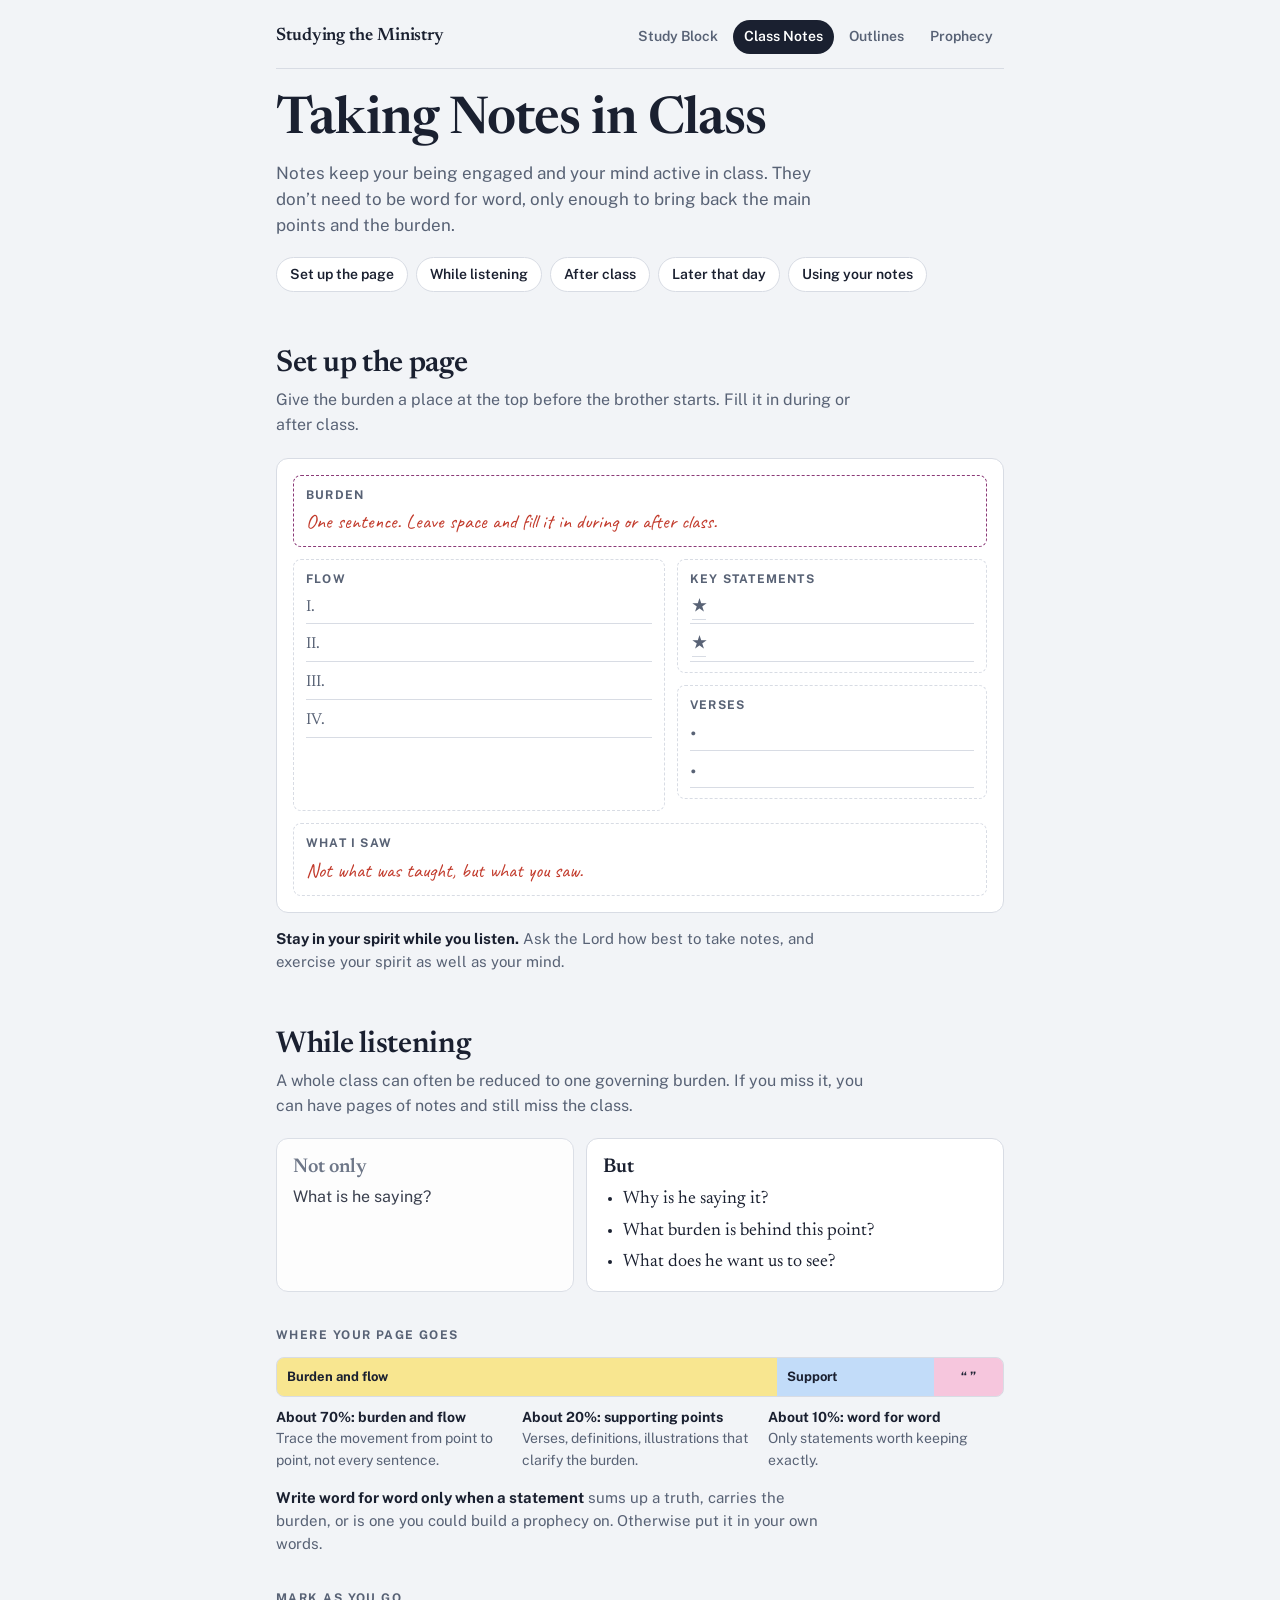
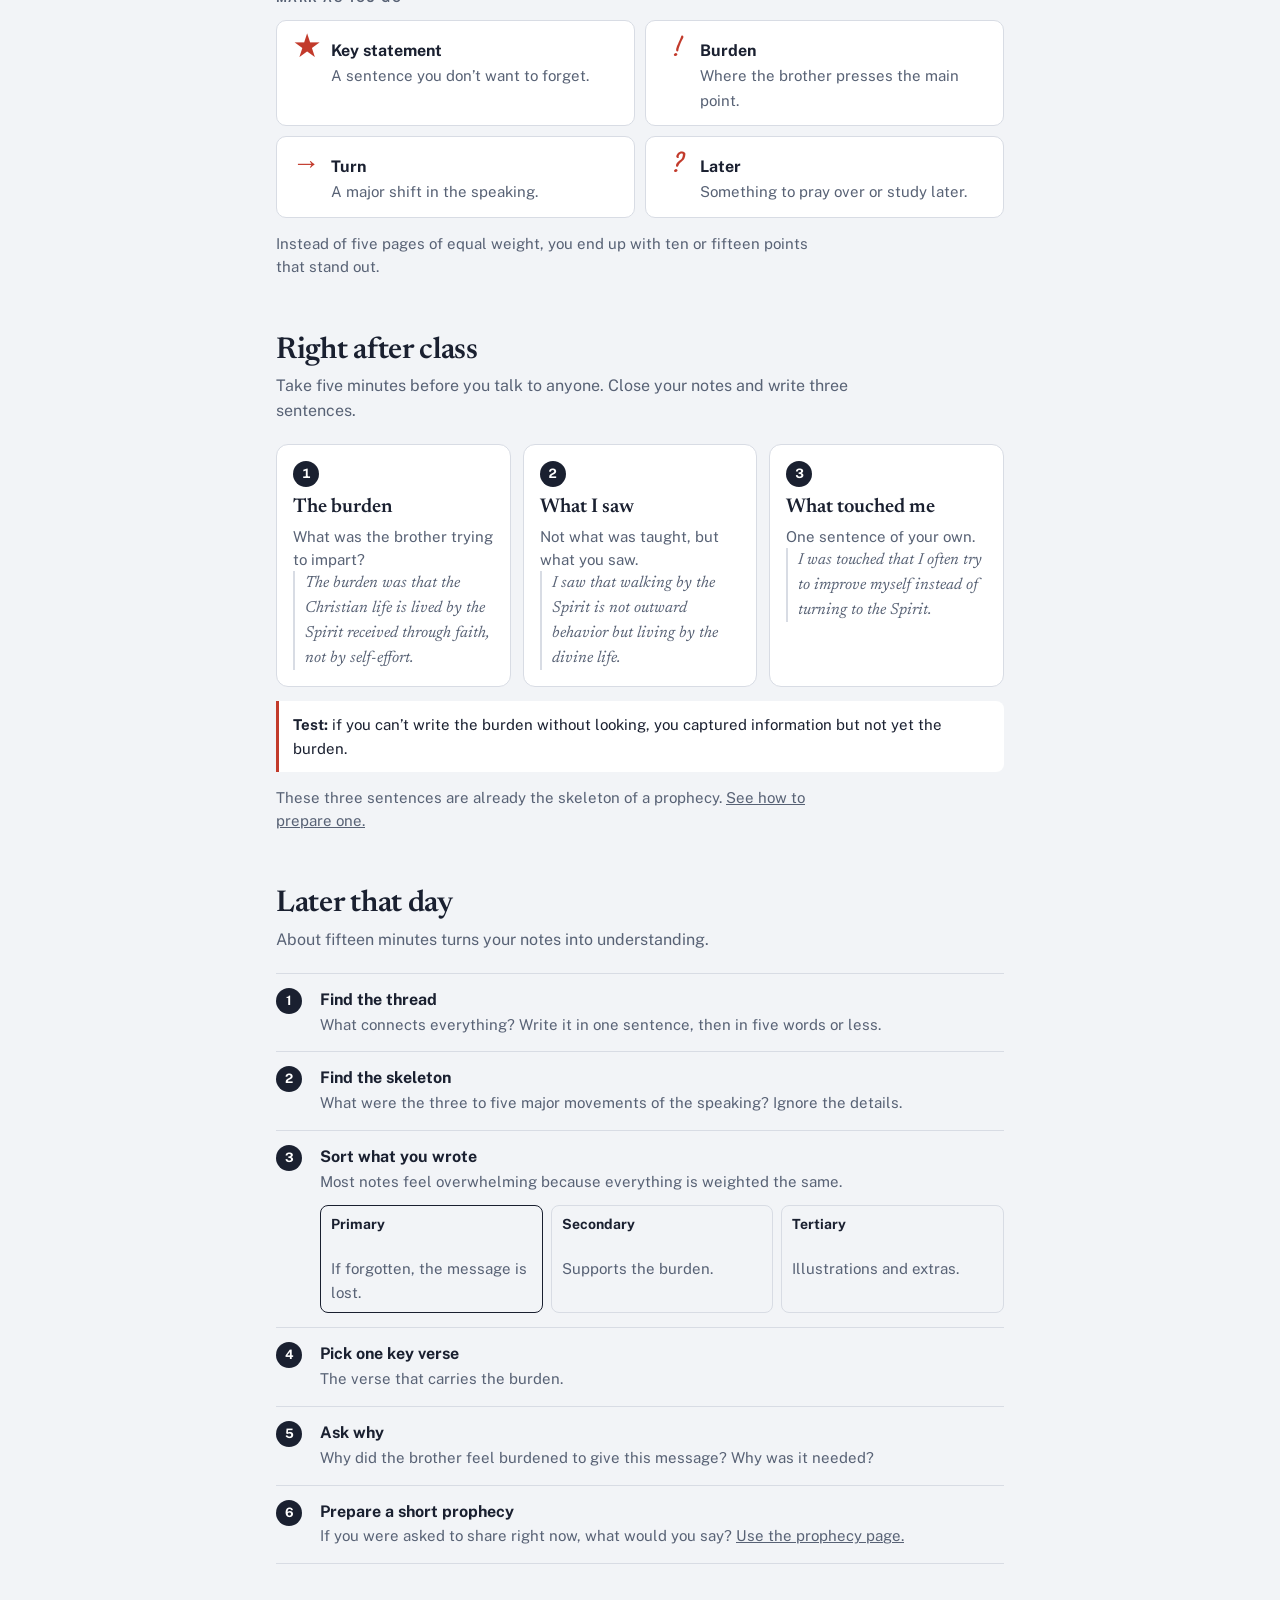
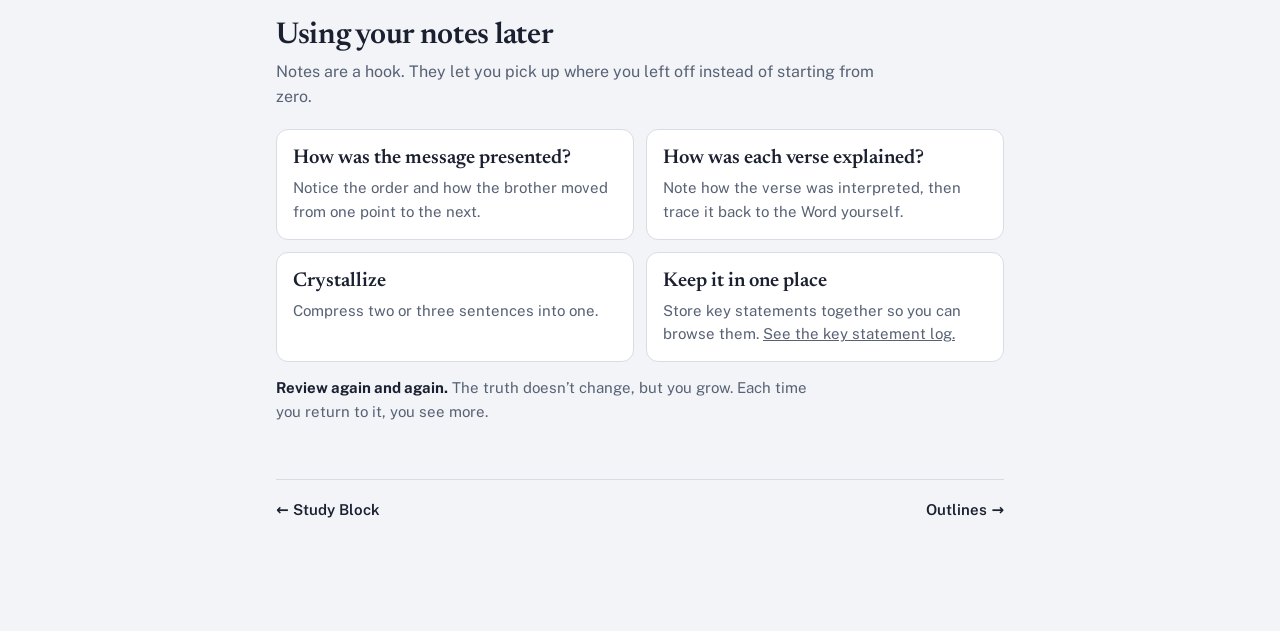
==== class-notes.html @ 90a4bbc6 "Add Class Notes, Outlines, and Prophecy pages with a shared menu Split the study companion into four" ====
<!doctype html>
<html lang="en">
<head>
<meta charset="utf-8">
<meta name="viewport" content="width=device-width, initial-scale=1, viewport-fit=cover">
<title>Taking Notes in Class</title>
<meta name="claude:viewport-fit-sides" content="cover">
<link rel="preconnect" href="https://fonts.googleapis.com">
<link rel="preconnect" href="https://fonts.gstatic.com" crossorigin>
<link rel="stylesheet" href="https://fonts.googleapis.com/css2?family=Caveat:wght@500;700&family=Newsreader:ital,opsz,wght@0,6..72,400;0,6..72,600;1,6..72,400&family=Public+Sans:wght@400;500;600;700&display=swap">
<link rel="stylesheet" href="site.css">
<style>
/* Note page mock: a sheet with labeled zones in the order you fill them. */
.sheetmock { background: var(--sheet); border: 1px solid var(--rule); border-radius: 12px; padding: 16px; display: grid; grid-template-columns: minmax(0, 1.2fr) minmax(0, 1fr); gap: 12px; }
.zone { border: 1.5px dashed var(--rule); border-radius: 8px; padding: 10px 12px; min-width: 0; }
.zone b { display: block; font-size: 12px; text-transform: uppercase; letter-spacing: .1em; color: var(--muted); margin-bottom: 6px; }
.zone .hand { font-family: var(--font-hand); color: var(--pen); font-size: 20px; line-height: 1.15; }
.zone .lines { display: grid; gap: 8px; margin-top: 4px; }
.zone .lines span { border-bottom: 1px solid var(--rule); padding-bottom: 4px; font-family: var(--font-display); font-size: 16px; color: var(--muted); min-height: 24px; }
.z-burden { grid-column: 1 / -1; border-color: var(--scribal); }
.z-flow { grid-row: span 2; }
.z-saw { grid-column: 1 / -1; }
.rightcol { display: grid; gap: 12px; align-content: start; }
@media (max-width: 520px) { .sheetmock { grid-template-columns: 1fr; } .z-flow { grid-row: auto; } }

.vs { display: grid; grid-template-columns: minmax(0, 1fr) minmax(0, 1.4fr); gap: 12px; }
.vs .card:first-child { opacity: .85; }
.vs .card:first-child h4 { color: var(--muted); }
@media (max-width: 520px) { .vs { grid-template-columns: 1fr; } }

.bar3 { display: flex; height: 40px; border-radius: 8px; overflow: hidden; border: 1px solid var(--rule); }
.bar3 div { display: flex; align-items: center; padding: 0 10px; font-size: 13px; font-weight: 700; color: var(--ink); min-width: 0; white-space: nowrap; overflow: hidden; }
.bar3 .a { flex: 70; background: var(--hl-y); }
.bar3 .b { flex: 20; background: var(--hl-b); }
.bar3 .c { flex: 10; background: var(--hl-p); justify-content: center; padding: 0; }
.barkey { display: grid; grid-template-columns: repeat(3, minmax(0, 1fr)); gap: 10px; margin-top: 10px; font-size: 14px; }
.barkey b { display: block; }
.barkey span { color: var(--muted); }
@media (max-width: 520px) { .barkey { grid-template-columns: 1fr; } }

.marklist { display: grid; grid-template-columns: repeat(2, minmax(0, 1fr)); gap: 10px; }
.marklist div { background: var(--sheet); border: 1px solid var(--rule); border-radius: 10px; padding: 12px; display: grid; grid-template-columns: 34px 1fr; gap: 8px; align-items: baseline; }
.marklist .g { font-family: var(--font-hand); color: var(--pen); font-size: 28px; font-weight: 700; line-height: 1; text-align: center; }
@media (max-width: 520px) { .marklist { grid-template-columns: 1fr; } }

.example { margin-top: 10px; font-family: var(--font-display); font-style: italic; font-size: 16px; color: var(--muted); border-left: 2px solid var(--rule); padding-left: 10px; }

.later { list-style: none; margin: 0; padding: 0; counter-reset: s; display: grid; gap: 0; border-top: 1px solid var(--rule); }
.later li { counter-increment: s; display: grid; grid-template-columns: 34px minmax(0, 1fr); gap: 10px; padding: 14px 0; border-bottom: 1px solid var(--rule); }
.later li::before { content: counter(s); display: inline-flex; align-items: center; justify-content: center; width: 26px; height: 26px; border-radius: 50%; background: var(--ink); color: var(--sheet); font-weight: 700; font-size: 13px; }
.later b { display: block; }
.later span { color: var(--muted); font-size: 15px; }
.tiers { display: grid; grid-template-columns: repeat(3, minmax(0, 1fr)); gap: 8px; margin-top: 10px; }
.tiers div { border-radius: 8px; padding: 8px 10px; font-size: 14px; border: 1px solid var(--rule); background: var(--paper); }
.tiers b { font-size: 14px; }
.tiers div:first-child { border-color: var(--ink); }
@media (max-width: 520px) { .tiers { grid-template-columns: 1fr; } }
</style>
</head>
<body>
<div class="wrap">
  <nav class="site-nav" aria-label="Site">
    <a class="brand" href="index.html">Studying the Ministry</a>
    <ul>
      <li><a href="index.html">Study Block</a></li>
      <li><a href="class-notes.html" aria-current="page">Class Notes</a></li>
      <li><a href="outlines.html">Outlines</a></li>
      <li><a href="prophecy.html">Prophecy</a></li>
    </ul>
  </nav>

  <header>
    <h1>Taking Notes in Class</h1>
    <p class="lede">Notes keep your being engaged and your mind active in class. They don’t need to be word for word, only enough to bring back the main points and the burden.</p>
    <nav class="jump" aria-label="Sections">
      <a href="#setup">Set up the page</a>
      <a href="#listen">While listening</a>
      <a href="#after">After class</a>
      <a href="#later">Later that day</a>
      <a href="#use">Using your notes</a>
    </nav>
  </header>

  <section id="setup">
    <h2>Set up the page</h2>
    <p class="section-lede">Give the burden a place at the top before the brother starts. Fill it in during or after class.</p>
    <div class="sheetmock" aria-label="Example layout of a class note page">
      <div class="zone z-burden"><b>Burden</b><span class="hand">One sentence. Leave space and fill it in during or after class.</span></div>
      <div class="zone z-flow"><b>Flow</b>
        <div class="lines"><span>I.</span><span>II.</span><span>III.</span><span>IV.</span></div>
      </div>
      <div class="rightcol">
        <div class="zone"><b>Key statements</b><div class="lines"><span><span class="star">★</span></span><span><span class="star">★</span></span></div></div>
        <div class="zone"><b>Verses</b><div class="lines"><span>•</span><span>•</span></div></div>
      </div>
      <div class="zone z-saw"><b>What I saw</b><span class="hand">Not what was taught, but what you saw.</span></div>
    </div>
    <p class="note"><b>Stay in your spirit while you listen.</b> Ask the Lord how best to take notes, and exercise your spirit as well as your mind.</p>
  </section>

  <section id="listen">
    <h2>While listening</h2>
    <p class="section-lede">A whole class can often be reduced to one governing burden. If you miss it, you can have pages of notes and still miss the class.</p>

    <div class="vs">
      <div class="card"><h4>Not only</h4><p>What is he saying?</p></div>
      <div class="card"><h4>But</h4>
        <ul class="qlist">
          <li>Why is he saying it?</li>
          <li>What burden is behind this point?</li>
          <li>What does he want us to see?</li>
        </ul>
      </div>
    </div>

    <h3>Where your page goes</h3>
    <div class="bar3" aria-hidden="true"><div class="a">Burden and flow</div><div class="b">Support</div><div class="c">“ ”</div></div>
    <div class="barkey">
      <div><b>About 70%: burden and flow</b><span>Trace the movement from point to point, not every sentence.</span></div>
      <div><b>About 20%: supporting points</b><span>Verses, definitions, illustrations that clarify the burden.</span></div>
      <div><b>About 10%: word for word</b><span>Only statements worth keeping exactly.</span></div>
    </div>
    <p class="note"><b>Write word for word only when a statement</b> sums up a truth, carries the burden, or is one you could build a prophecy on. Otherwise put it in your own words.</p>

    <h3>Mark as you go</h3>
    <div class="marklist">
      <div><span class="g">★</span><span><b>Key statement</b><br><span class="muted">A sentence you don’t want to forget.</span></span></div>
      <div><span class="g">!</span><span><b>Burden</b><br><span class="muted">Where the brother presses the main point.</span></span></div>
      <div><span class="g">→</span><span><b>Turn</b><br><span class="muted">A major shift in the speaking.</span></span></div>
      <div><span class="g">?</span><span><b>Later</b><br><span class="muted">Something to pray over or study later.</span></span></div>
    </div>
    <p class="note">Instead of five pages of equal weight, you end up with ten or fifteen points that stand out.</p>
  </section>

  <section id="after">
    <h2>Right after class</h2>
    <p class="section-lede">Take five minutes before you talk to anyone. Close your notes and write three sentences.</p>
    <div class="grid3">
      <div class="card"><span class="stepnum">1</span><h4>The burden</h4><p class="muted">What was the brother trying to impart?</p><p class="example">The burden was that the Christian life is lived by the Spirit received through faith, not by self-effort.</p></div>
      <div class="card"><span class="stepnum">2</span><h4>What I saw</h4><p class="muted">Not what was taught, but what you saw.</p><p class="example">I saw that walking by the Spirit is not outward behavior but living by the divine life.</p></div>
      <div class="card"><span class="stepnum">3</span><h4>What touched me</h4><p class="muted">One sentence of your own.</p><p class="example">I was touched that I often try to improve myself instead of turning to the Spirit.</p></div>
    </div>
    <div class="check"><b>Test:</b> if you can’t write the burden without looking, you captured information but not yet the burden.</div>
    <p class="note">These three sentences are already the skeleton of a prophecy. <a href="prophecy.html">See how to prepare one.</a></p>
  </section>

  <section id="later">
    <h2>Later that day</h2>
    <p class="section-lede">About fifteen minutes turns your notes into understanding.</p>
    <ol class="later">
      <li><div><b>Find the thread</b><span>What connects everything? Write it in one sentence, then in five words or less.</span></div></li>
      <li><div><b>Find the skeleton</b><span>What were the three to five major movements of the speaking? Ignore the details.</span></div></li>
      <li><div><b>Sort what you wrote</b><span>Most notes feel overwhelming because everything is weighted the same.</span>
        <div class="tiers">
          <div><b>Primary</b><br><span>If forgotten, the message is lost.</span></div>
          <div><b>Secondary</b><br><span>Supports the burden.</span></div>
          <div><b>Tertiary</b><br><span>Illustrations and extras.</span></div>
        </div></div></li>
      <li><div><b>Pick one key verse</b><span>The verse that carries the burden.</span></div></li>
      <li><div><b>Ask why</b><span>Why did the brother feel burdened to give this message? Why was it needed?</span></div></li>
      <li><div><b>Prepare a short prophecy</b><span>If you were asked to share right now, what would you say? <a href="prophecy.html">Use the prophecy page.</a></span></div></li>
    </ol>
  </section>

  <section id="use">
    <h2>Using your notes later</h2>
    <p class="section-lede">Notes are a hook. They let you pick up where you left off instead of starting from zero.</p>
    <div class="grid2">
      <div class="card"><h4>How was the message presented?</h4><p class="muted">Notice the order and how the brother moved from one point to the next.</p></div>
      <div class="card"><h4>How was each verse explained?</h4><p class="muted">Note how the verse was interpreted, then trace it back to the Word yourself.</p></div>
      <div class="card"><h4>Crystallize</h4><p class="muted">Compress two or three sentences into one.</p></div>
      <div class="card"><h4>Keep it in one place</h4><p class="muted">Store key statements together so you can browse them. <a href="index.html#capture">See the key statement log.</a></p></div>
    </div>
    <p class="note"><b>Review again and again.</b> The truth doesn’t change, but you grow. Each time you return to it, you see more.</p>
  </section>

  <div class="pagefoot">
    <a href="index.html">← Study Block</a>
    <a href="outlines.html">Outlines →</a>
  </div>
</div>
</body>
</html>
---- site.css ----
/* Studying the Ministry — shared styles for every page.
   Layout: one reading column like a marked study page; a slim site menu on top. */
:root {
  --paper: #F2F4F7;
  --sheet: #FFFFFF;
  --ink: #1A2030;
  --muted: #586275;
  --rule: #D8DCE4;
  --pen: #C23A2B;
  --priestly: #4152B0;
  --study: #22706A;
  --scribal: #8B3A78;
  --hl-y: rgba(255, 210, 0, .42);
  --hl-b: rgba(56, 150, 255, .26);
  --hl-p: rgba(255, 80, 155, .28);
  --font-display: "Newsreader", Georgia, "Times New Roman", serif;
  --font-body: "Public Sans", system-ui, -apple-system, "Segoe UI", sans-serif;
  --font-hand: "Caveat", "Segoe Print", "Bradley Hand", cursive;
}
@media (prefers-color-scheme: dark) {
  :root:not([data-theme="light"]) {
    --paper: #11141B; --sheet: #191D27; --ink: #E6E9F0; --muted: #9BA4B6; --rule: #2B3141; --pen: #FF8274;
    --priestly: #95A2FF; --study: #5CC4B9; --scribal: #E592CF;
    --hl-y: rgba(255, 210, 0, .30); --hl-b: rgba(90, 170, 255, .30); --hl-p: rgba(255, 110, 175, .32);
    color-scheme: dark;
  }
}
:root[data-theme="dark"] {
  --paper: #11141B; --sheet: #191D27; --ink: #E6E9F0; --muted: #9BA4B6; --rule: #2B3141; --pen: #FF8274;
  --priestly: #95A2FF; --study: #5CC4B9; --scribal: #E592CF;
  --hl-y: rgba(255, 210, 0, .30); --hl-b: rgba(90, 170, 255, .30); --hl-p: rgba(255, 110, 175, .32);
  color-scheme: dark;
}

[hidden] { display: none !important; }
* { box-sizing: border-box; }
:root { padding-top: env(safe-area-inset-top, 0px); padding-bottom: env(safe-area-inset-bottom, 0px); }
body { margin: 0; background: var(--paper); color: var(--ink); font-family: var(--font-body); font-size: 16px; line-height: 1.55; }
img { max-width: 100%; }
a { color: inherit; }
.sr { position: absolute; width: 1px; height: 1px; overflow: hidden; clip: rect(0 0 0 0); white-space: nowrap; }
button:focus-visible, a:focus-visible, input:focus-visible, textarea:focus-visible { outline: 2px solid var(--priestly); outline-offset: 2px; }

.wrap {
  max-width: 760px; margin: 0 auto;
  padding-left: max(16px, env(safe-area-inset-left, 0px));
  padding-right: max(16px, env(safe-area-inset-right, 0px));
  padding-block: 20px 110px;
}

/* Site menu */
.site-nav { display: flex; align-items: center; justify-content: space-between; gap: 10px 16px; flex-wrap: wrap; padding-bottom: 14px; margin-bottom: 26px; border-bottom: 1px solid var(--rule); }
.brand { font-family: var(--font-display); font-weight: 600; font-size: 18px; text-decoration: none; letter-spacing: -.005em; }
.site-nav ul { display: flex; gap: 4px; flex-wrap: wrap; list-style: none; margin: 0; padding: 0; }
.site-nav ul a { display: block; font-size: 14px; font-weight: 600; text-decoration: none; color: var(--muted); padding: 6px 11px; border-radius: 999px; }
.site-nav ul a:hover { color: var(--ink); background: var(--sheet); }
.site-nav ul a[aria-current="page"] { color: var(--sheet); background: var(--ink); }

/* Type */
h1 { font-family: var(--font-display); font-weight: 600; font-size: clamp(36px, 8vw, 52px); line-height: 1.02; margin: 0 0 12px; letter-spacing: -.015em; text-wrap: balance; }
.lede { color: var(--muted); max-width: 56ch; margin: 0; font-size: 17px; }
nav.jump { display: flex; gap: 8px; flex-wrap: wrap; margin-top: 18px; }
nav.jump a { font-size: 14px; font-weight: 600; text-decoration: none; padding: 6px 13px; border: 1px solid var(--rule); border-radius: 999px; background: var(--sheet); }
nav.jump a:hover { border-color: var(--muted); }
section { margin-top: 56px; scroll-margin-top: 16px; }
h2 { font-family: var(--font-display); font-weight: 600; font-size: 30px; line-height: 1.12; margin: 0 0 6px; text-wrap: balance; letter-spacing: -.01em; }
.section-lede { color: var(--muted); margin: 0 0 20px; max-width: 60ch; }
h3 { font-size: 12px; text-transform: uppercase; letter-spacing: .12em; color: var(--muted); font-weight: 700; margin: 34px 0 12px; }
.note { margin-top: 14px; font-size: 15px; color: var(--muted); max-width: 62ch; }
.note b { color: var(--ink); }
.check { margin-top: 14px; padding: 12px 14px; border-left: 3px solid var(--pen); background: var(--sheet); border-radius: 0 8px 8px 0; font-size: 15px; }

/* Cards and grids */
.card { background: var(--sheet); border: 1px solid var(--rule); border-radius: 12px; padding: 16px; min-width: 0; }
.card h4 { margin: 0 0 6px; font-family: var(--font-display); font-size: 20px; font-weight: 600; line-height: 1.2; }
.card p { margin: 0; }
.card .muted, .muted { color: var(--muted); font-size: 15px; }
.card ul, .card ol { margin: 8px 0 0; padding-left: 20px; display: grid; gap: 6px; }
.grid2 { display: grid; grid-template-columns: repeat(2, minmax(0, 1fr)); gap: 12px; }
.grid3 { display: grid; grid-template-columns: repeat(3, minmax(0, 1fr)); gap: 12px; }
@media (max-width: 640px) { .grid3 { grid-template-columns: 1fr; } }
@media (max-width: 560px) { .grid2 { grid-template-columns: 1fr; } }
.stepnum { display: inline-flex; align-items: center; justify-content: center; width: 26px; height: 26px; border-radius: 50%; background: var(--ink); color: var(--sheet); font-weight: 700; font-size: 13px; margin-bottom: 8px; font-variant-numeric: tabular-nums; }

.rows { list-style: none; margin: 0; padding: 0; border-top: 1px solid var(--rule); }
.rows li { padding: 13px 0; border-bottom: 1px solid var(--rule); }
.rows b { display: block; }
.rows span { color: var(--muted); font-size: 15px; }

.qlist { margin: 0; padding-left: 20px; display: grid; gap: 8px; }
.qlist li { font-family: var(--font-display); font-size: 18px; line-height: 1.4; }

/* Flow rows (A → B → C) */
.flowrow { display: flex; flex-wrap: wrap; align-items: center; gap: 6px; }
.flowrow span { background: var(--sheet); border: 1px solid var(--rule); border-radius: 999px; padding: 5px 12px; font-size: 14px; font-weight: 600; }
.flowrow i { font-style: normal; color: var(--muted); }

/* Marks */
.star, .arrow, .qm, .bang { font-family: var(--font-hand); color: var(--pen); font-weight: 700; font-size: 1.3em; line-height: 1; margin: 0 2px; }

/* Buttons and inputs */
.btn { font: 600 15px var(--font-body); border-radius: 10px; padding: 10px 16px; border: 1px solid var(--rule); background: var(--paper); color: var(--ink); cursor: pointer; min-height: 44px; }
.btn.primary { background: var(--ink); color: var(--sheet); border-color: var(--ink); }
.btn:hover { border-color: var(--muted); }
.field { display: grid; gap: 6px; }
.field label { font-weight: 600; font-size: 14px; }
.field .hint { font-size: 13px; color: var(--muted); }
.field input, .field textarea { width: 100%; font: 400 16px/1.45 var(--font-body); color: var(--ink); background: var(--paper); border: 1px solid var(--rule); border-radius: 8px; padding: 10px 12px; }
.field textarea { min-height: 76px; resize: vertical; }

.ticks { list-style: none; margin: 0; padding: 0; display: grid; gap: 2px; }
.ticks label { display: flex; gap: 10px; align-items: flex-start; padding: 8px 0; cursor: pointer; }
.ticks input { width: 18px; height: 18px; margin-top: 2px; flex: none; accent-color: var(--study); }

.pagefoot { margin-top: 56px; padding-top: 18px; border-top: 1px solid var(--rule); display: flex; justify-content: space-between; gap: 12px; flex-wrap: wrap; font-size: 15px; font-weight: 600; }
.pagefoot a { text-decoration: none; }
.pagefoot a:hover { text-decoration: underline; }
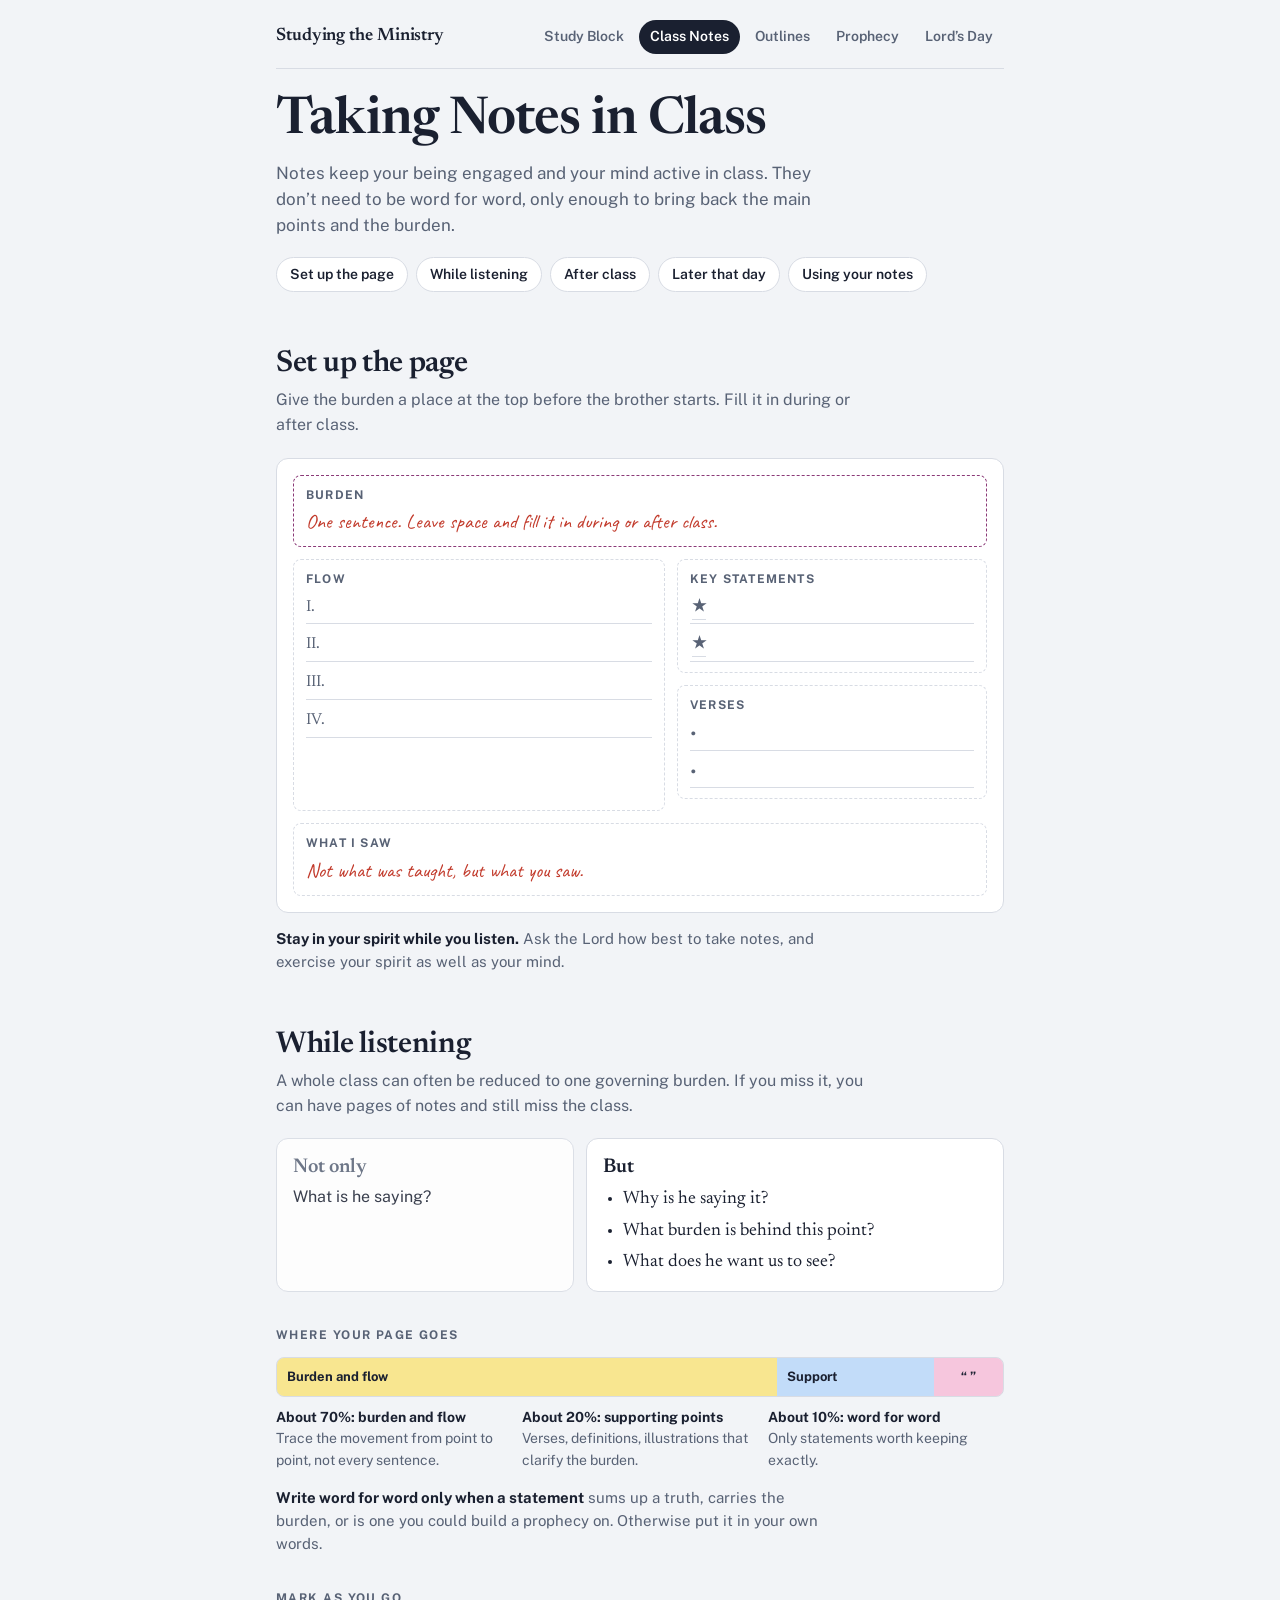
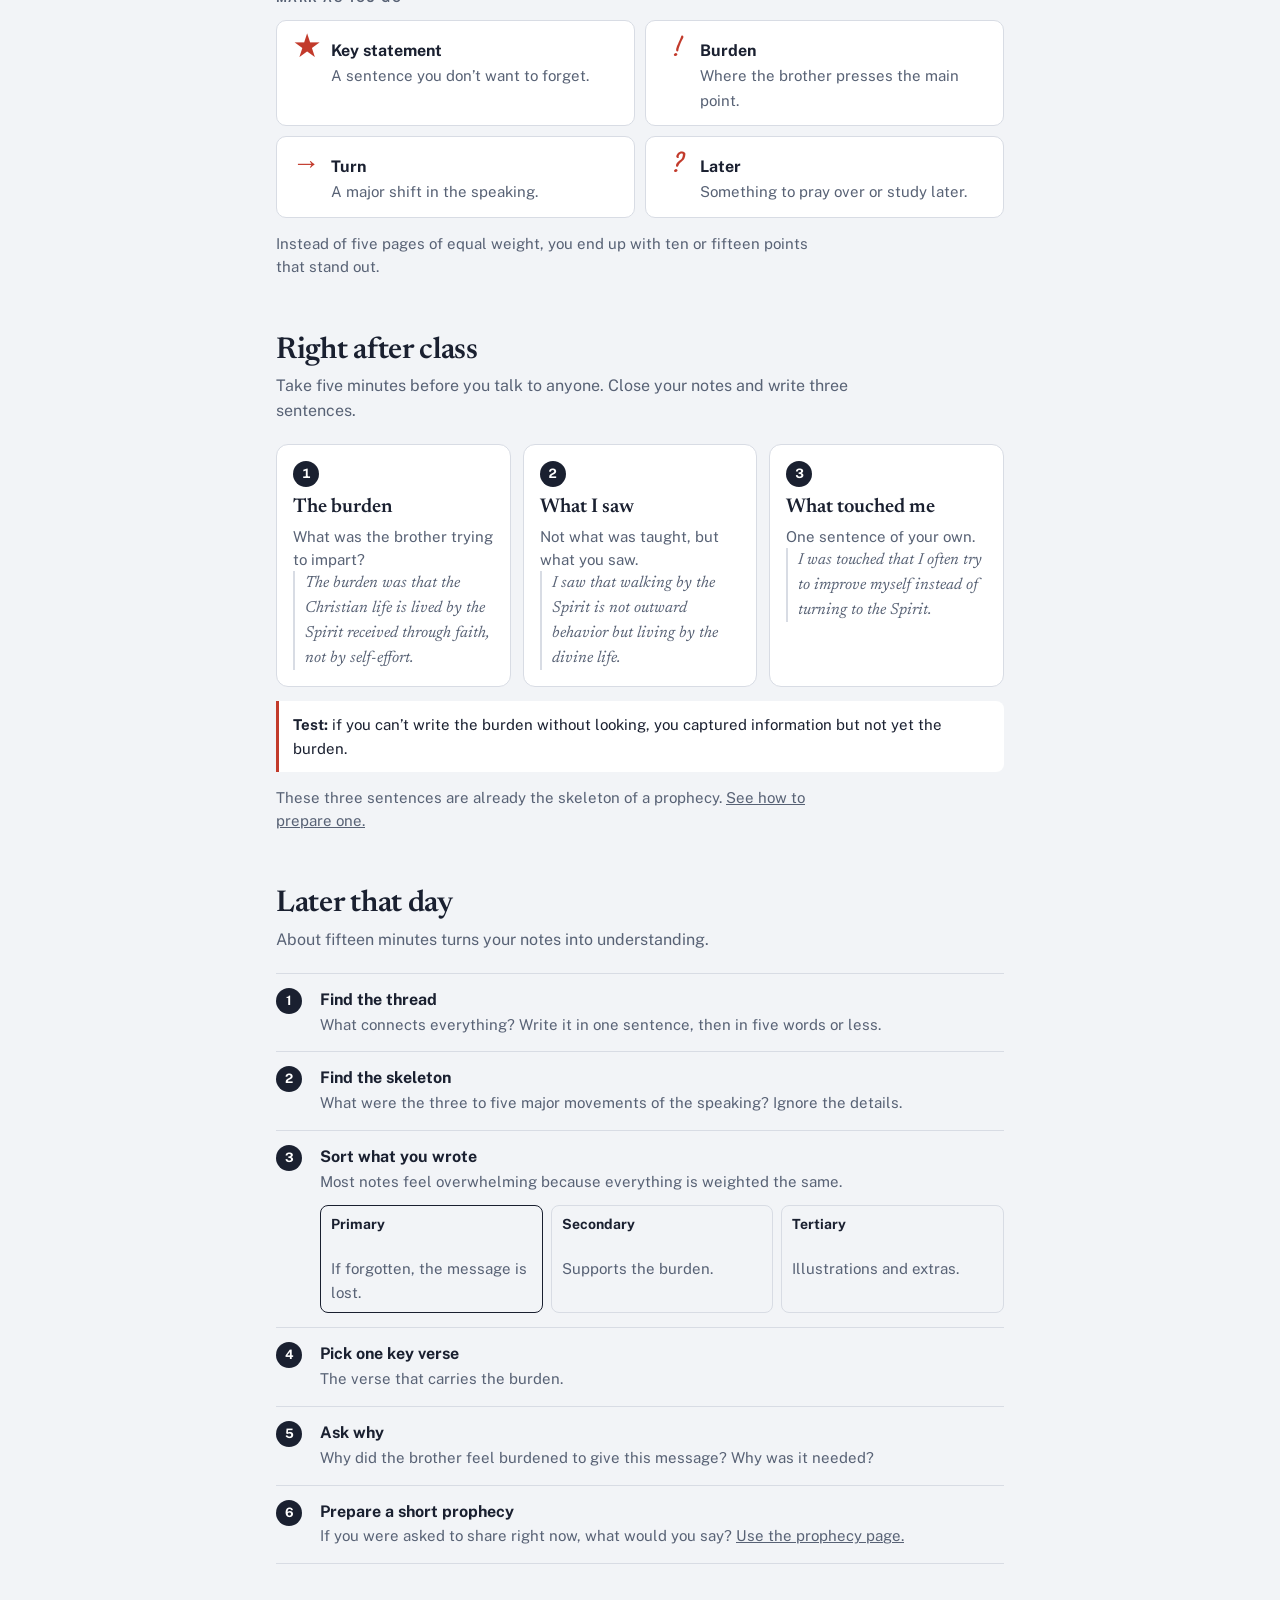
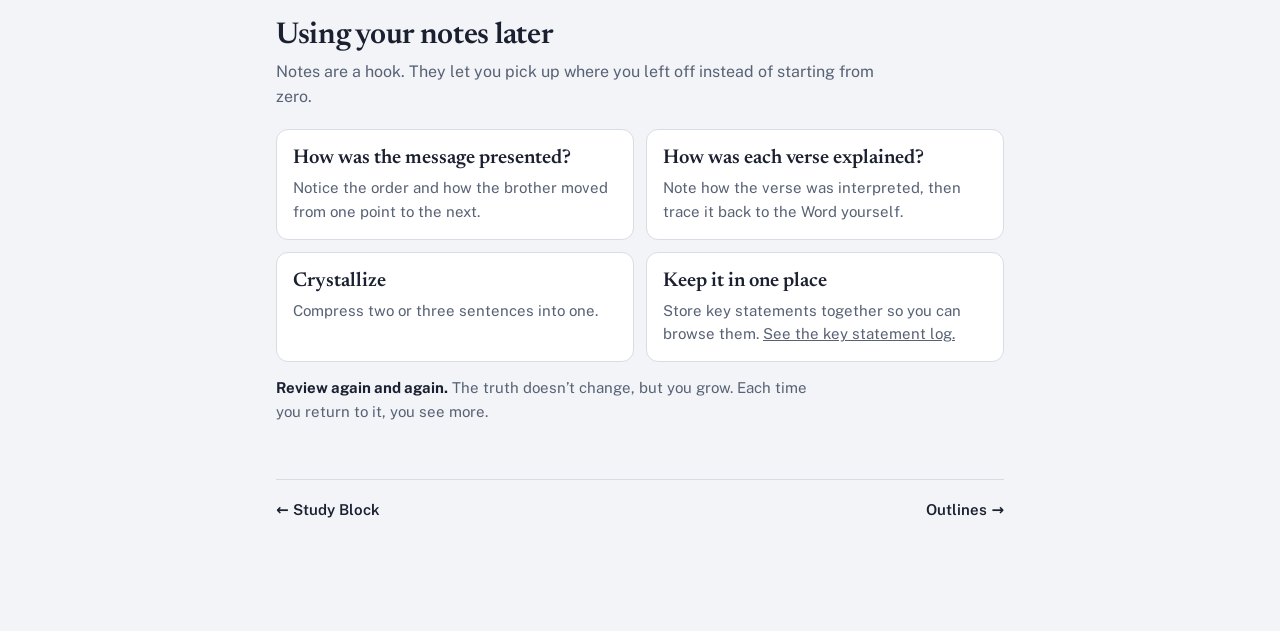
==== commit 76c0e3d6: "Add Lord's Day Prophesying page and fold the weekly prep into it New lords-day.html covers the week " ====
--- a/class-notes.html
+++ b/class-notes.html
@@ -66,6 +66,7 @@
       <li><a href="class-notes.html" aria-current="page">Class Notes</a></li>
       <li><a href="outlines.html">Outlines</a></li>
       <li><a href="prophecy.html">Prophecy</a></li>
+      <li><a href="lords-day.html">Lord’s Day</a></li>
     </ul>
   </nav>
 
